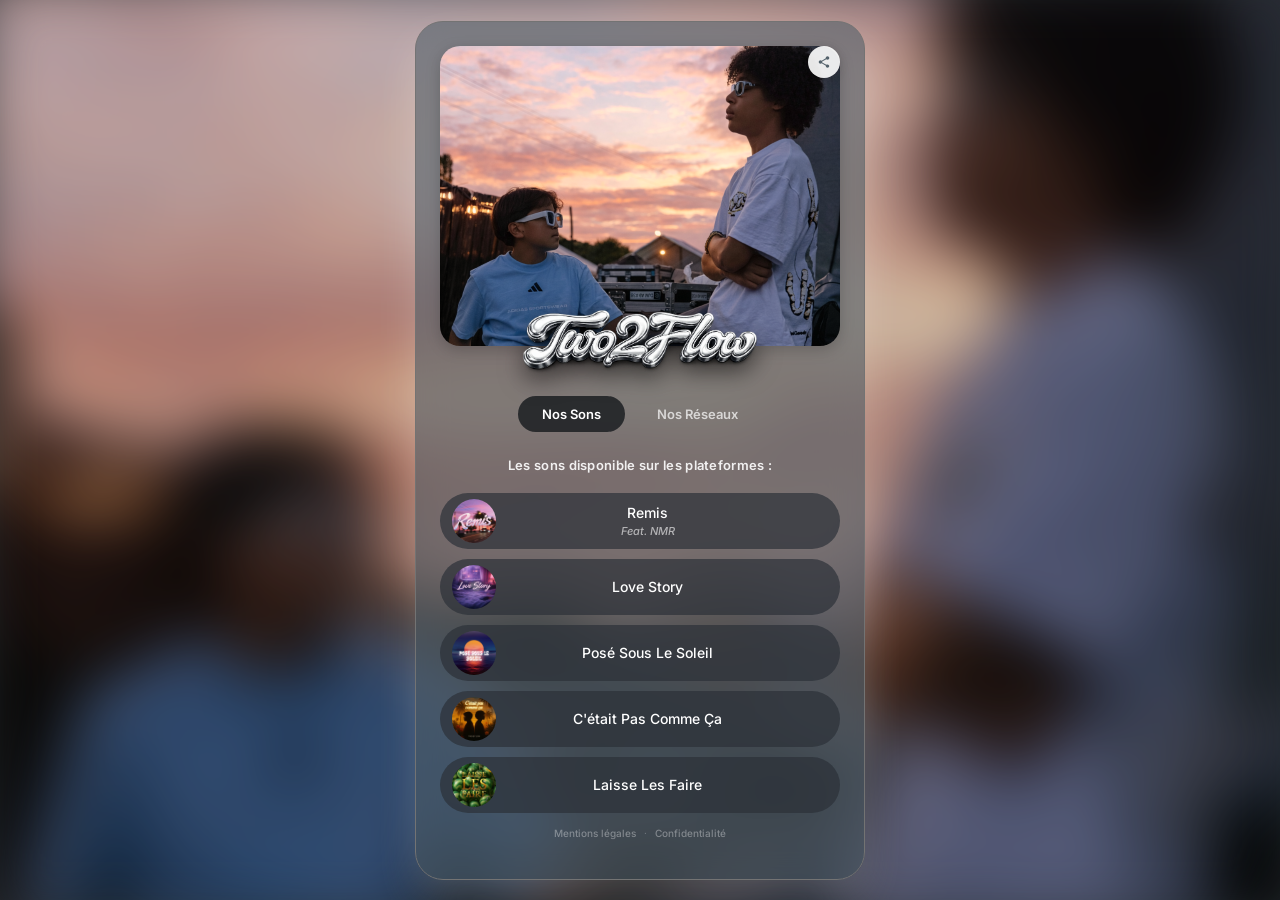
==== index.html @ ea770c79 "Ajout du site Two2Flow complet Pages Nos Sons, Nos Reseaux, Mentions legales et Politique de confide" ====
<!DOCTYPE html>
<html lang="fr">
<head>
    <meta charset="UTF-8">
    <meta name="viewport" content="width=device-width, initial-scale=1.0">
    <title>Two2Flow - Liens</title>
    <link rel="preconnect" href="https://fonts.googleapis.com">
    <link rel="preconnect" href="https://fonts.gstatic.com" crossorigin>
    <!-- Importation de Inter (Boutons) ET Montserrat (Titres) -->
    <link href="https://fonts.googleapis.com/css2?family=Inter:wght@400;500;600&family=Montserrat:wght@600;700&display=swap" rel="stylesheet">
    <link rel="stylesheet" href="style.css?v=6">
</head>
<body>

    <div class="container">
        
        <button class="share-btn">
            <svg viewBox="0 0 24 24"><path d="M18 16.08c-.76 0-1.44.3-1.96.77L8.91 12.7c.05-.23.09-.46.09-.7s-.04-.47-.09-.7l7.05-4.11c.54.5 1.25.81 2.04.81 1.66 0 3-1.34 3-3s-1.34-3-3-3-3 1.34-3 3c0 .24.04.47.09.7L8.04 9.81C7.5 9.31 6.79 9 6 9c-1.66 0-3 1.34-3 3s1.34 3 3 3c.79 0 1.5-.31 2.04-.81l7.12 4.16c-.05.21-.08.43-.08.65 0 1.61 1.31 2.92 2.92 2.92 1.61 0 2.92-1.31 2.92-2.92s-1.31-2.92-2.92-2.92z"/></svg>
        </button>

        <div class="profile-section">
            <img src="profile_two2flow.png" alt="Photo de fond" class="profile-bg-img">
            <img src="logo_two2flow.png" alt="Two2Flow" class="profile-logo">
        </div>

        <div class="tabs">
            <a href="/" class="tab active" style="text-decoration: none; display: inline-block; line-height: normal;">Nos Sons</a>
            <a href="/nosreseaux/" class="tab" style="text-decoration: none; display: inline-block; line-height: normal;">Nos Réseaux</a>
        </div>

        <h2 class="subtitle">Les sons disponible sur les plateformes :</h2>

        <div class="links-list">
<a href="https://distrokid.com/hyperfollow/two2flow/remis-feat-nmr" class="link-item">
               <img src="miniature-remis-feat-nmr.png" alt="" class="music-img">
               <span class="link-text">Remis <br><span class="petit-texte"><i>Feat. NMR</i></span></span>
            </a>
            <a href="https://distrokid.com/hyperfollow/two2flow/love-story" class="link-item">
                <img src="miniature-love-story.png" alt="Love Story" class="music-img">
                <span class="link-text">Love Story</span>
            </a>

            <a href="https://distrokid.com/hyperfollow/two2flow/pos-sous-le-soleil" class="link-item">
                <img src="miniature-pose-sous-le-soleil.png" alt="Posé Sous Le Soleil" class="music-img">
                <span class="link-text">Posé Sous Le Soleil</span>
            </a>

            <a href="https://distrokid.com/hyperfollow/two2flow/ctait-pas-comme-a-2" class="link-item">
                <img src="miniature-c-etait-pas-comme-ca.png" alt="C'était Pas Comme Ça" class="music-img">
                <span class="link-text">C'était Pas Comme Ça</span>
            </a>

            <a href="https://distrokid.com/hyperfollow/two2flow/laisse-les-faire" class="link-item">
                <img src="miniature-laisse-les-faire.png" alt="Laisse Les Faire" class="music-img">
                <span class="link-text">Laisse Les Faire</span>
            </a>

        </div>

        <div class="legal-footer">
            <a href="/mentions-legales/">Mentions légales</a>
            <span class="dot">&middot;</span>
            <a href="/politique-confidentialite/">Confidentialité</a>
        </div>

    </div>
</div> <script>
        // On cible le bouton de partage
        const shareBtn = document.querySelector('.share-btn');

        // On écoute le clic sur le bouton
        shareBtn.addEventListener('click', async () => {
            // Les infos qu'on va partager
            const shareData = {
                title: 'Two2Flow',
                text: 'Découvrez tous nos sons et réseaux !',
                url: window.location.href // Récupère l'URL automatique de ta page
            };

            // On vérifie si le navigateur supporte le partage natif (surtout sur mobile)
            if (navigator.share) {
                try {
                    await navigator.share(shareData);
                } catch (err) {
                    console.log('Partage annulé ou erreur :', err);
                }
            } else {
                // Si non supporté, on copie le lien en plan B
                navigator.clipboard.writeText(window.location.href);
                alert('Le lien du site a été copié dans le presse-papier !');
            }
        });
    </script>

</body>
</html>
</body>
</html>
---- style.css ----
/* === RESET & POLICES === */
* {
    margin: 0;
    padding: 0;
    box-sizing: border-box;
    /* Utilisation de la nouvelle police Inter */
    font-family: 'Inter', -apple-system, BlinkMacSystemFont, sans-serif;
}

/* === FOND DE LA PAGE AVEC VRAI FLOU === */
body {
    position: relative;
    min-height: 100vh;
    display: flex;
    justify-content: center;
    align-items: center;
    padding: 20px;
    background-color: #2c3136; /* Couleur de secours */
    overflow-x: hidden;
}

/* L'astuce pour flouter le fond sans flouter le reste */
body::before {
    content: "";
    position: fixed;
    top: -20px; left: -20px; right: -20px; bottom: -20px; /* Dépasse pour éviter les bords nets */
    /* REMET TON IMAGE DE FOND ICI */
    background-image: url('profile_two2flow.png'); 
    background-size: cover;
    background-position: center;
    filter: blur(30px) brightness(0.8); /* Flou puissant + on assombrit un peu */
    z-index: -1;
}

/* === CONTENEUR PRINCIPAL (Effet Glassmorphism) === */
.container {
    background-color: rgba(83, 97, 107, 0.6); 
    backdrop-filter: blur(15px); 
    -webkit-backdrop-filter: blur(15px);
    width: 100%;
    max-width: 450px; 
    border-radius: 28px;
    
    /* NOUVELLE BORDURE : Plus épaisse (4px) et gris très foncé/opaque */
    border: 1px solid #737373; 
    
    padding: 24px 24px 40px 24px;
    position: relative;
    box-shadow: 0 20px 40px rgba(255, 255, 255, 0.2); 
    text-align: center;
}
/* === BOUTON PARTAGE === */
.share-btn {
    position: absolute;
    top: 24px;
    right: 24px;
    background: rgba(255, 255, 255, 0.9);
    border: none;
    border-radius: 50%;
    width: 32px;
    height: 32px;
    display: flex;
    justify-content: center;
    align-items: center;
    cursor: pointer;
    z-index: 10;
    box-shadow: 0 2px 10px rgba(0,0,0,0.1);
    transition: transform 0.2s ease;
}

.share-btn:hover {
    transform: scale(1.05);
}

.share-btn svg {
    width: 14px;
    height: 14px;
    fill: #53616b;
}

/* === SECTION PROFIL === */
.profile-section {
    position: relative;
    width: 100%;
    height: 300px;
    margin-bottom: 50px; /* On augmente la marge pour laisser la place au logo */
    /* On a supprimé overflow: hidden ici pour ne plus couper le logo ! */
}

.profile-bg-img {
    width: 100%;
    height: 100%;
    object-fit: cover;
    border-radius: 20px; /* On met l'arrondi directement sur l'image */
    box-shadow: 0 4px 15px rgba(0,0,0,0.2);
}

.profile-logo {
    position: absolute;
    bottom: -30px; /* On le descend plus bas (tu peux modifier ce chiffre) */
    left: 50%;
    transform: translateX(-50%);
    width: 85%;
    max-width: 240px;
    filter: drop-shadow(0px 8px 12px rgba(0,0,0,0.6));
    z-index: 5; /* Assure que le logo passe bien par-dessus tout le reste */
}

/* === ONGLETS === */
.tabs {
    display: flex;
    justify-content: center;
    gap: 8px;
    margin-bottom: 25px;
}

.tab {
    padding: 10px 24px;
    border-radius: 25px;
    font-size: 13px;
    font-weight: 600;
    color: rgba(255, 255, 255, 0.7);
    background: transparent;
    border: none;
    cursor: pointer;
    transition: all 0.2s ease;
}

.tab.active {
    background-color: rgba(20, 24, 28, 0.8);
    color: white;
}

/* === TEXTE === */
.subtitle {
    color: rgba(255, 255, 255, 0.9);
    font-size: 13px;
    font-weight: 600;
    margin-bottom: 20px;
    letter-spacing: 0.3px;
}
.petit-texte {
    font-size: 11px; /* La taille sera plus petite que les 14px de ton titre principal */
    font-weight: 500; /* Rend ce sous-texte un peu moins gras que le titre (qui est à 700) */
    color: rgba(255, 255, 255, 0.6); /* OPTIONNEL : rend ce texte légèrement plus transparent pour qu'il soit plus discret */
}

/* === LISTE DES LIENS === */
.links-list {
    display: flex;
    flex-direction: column;
    gap: 10px;
    margin-bottom: 14px;
}

.link-item {
    display: flex;
    align-items: center;
    background-color: rgba(43, 49, 56, 0.7); /* Fond plus transparent */
    /* MODIFICATION ICI : Bordure plus épaisse (2px) et plus foncée */
    border: none; 
    border-radius: 40px;
    padding: 6px 12px;
    text-decoration: none;
    color: white;
    font-weight: 500; /* Police moins épaisse */
    font-size: 14px;
    transition: all 0.2s ease;
}

.link-item:hover {
    transform: scale(1.015);
    background-color: rgba(43, 49, 56, 0.9);
    /* MODIFICATION ICI : Bordure encore plus foncée au survol pour le contraste */
    border-color: rgba(25, 30, 35, 0.8); 
}

/* === POUR LA PAGE NOS SONS (Miniatures rondes) === */
.music-img {
    width: 44px;
    height: 44px;
    border-radius: 50%; /* Remet l'arrondi parfait */
    object-fit: cover;  /* Remplit le cercle sans déformer */
    margin-right: 15px;
}

/* === POUR LA PAGE NOS RÉSEAUX (Icônes SVG ajustées) === */
.social-img {
    width: 44px;
    height: 44px;
    object-fit: contain; /* Empêche de rogner les logos */
    padding: 6px;        /* Laisse respirer le logo */
    margin-right: 15px;
    filter: brightness(0) invert(1); /* Rend le SVG blanc */
}

.link-text {
    flex-grow: 1;
    text-align: center;
    padding-right: 44px; /* Compense la largeur de l'image pour un centrage parfait */
}

/* === PIED DE PAGE === */
.footer {
    display: flex;
    justify-content: center;
    align-items: center;
    gap: 8px;
    color: rgba(255, 255, 255, 0.8);
    font-weight: 600;
    font-size: 15px;
}

.footer img {
    width: 100px;
    height: 28px;
    opacity: 0.9;
}

/* === LIENS LEGAUX (discrets, bas de l'ilot) === */
.legal-footer {
    display: flex;
    justify-content: center;
    align-items: center;
    gap: 8px;
}

.legal-footer a {
    color: rgba(255, 255, 255, 0.35);
    font-size: 10px;
    font-weight: 500;
    text-decoration: none;
    transition: color 0.2s ease;
}

.legal-footer a:hover {
    color: rgba(255, 255, 255, 0.7);
}

.legal-footer .dot {
    color: rgba(255, 255, 255, 0.25);
    font-size: 10px;
}
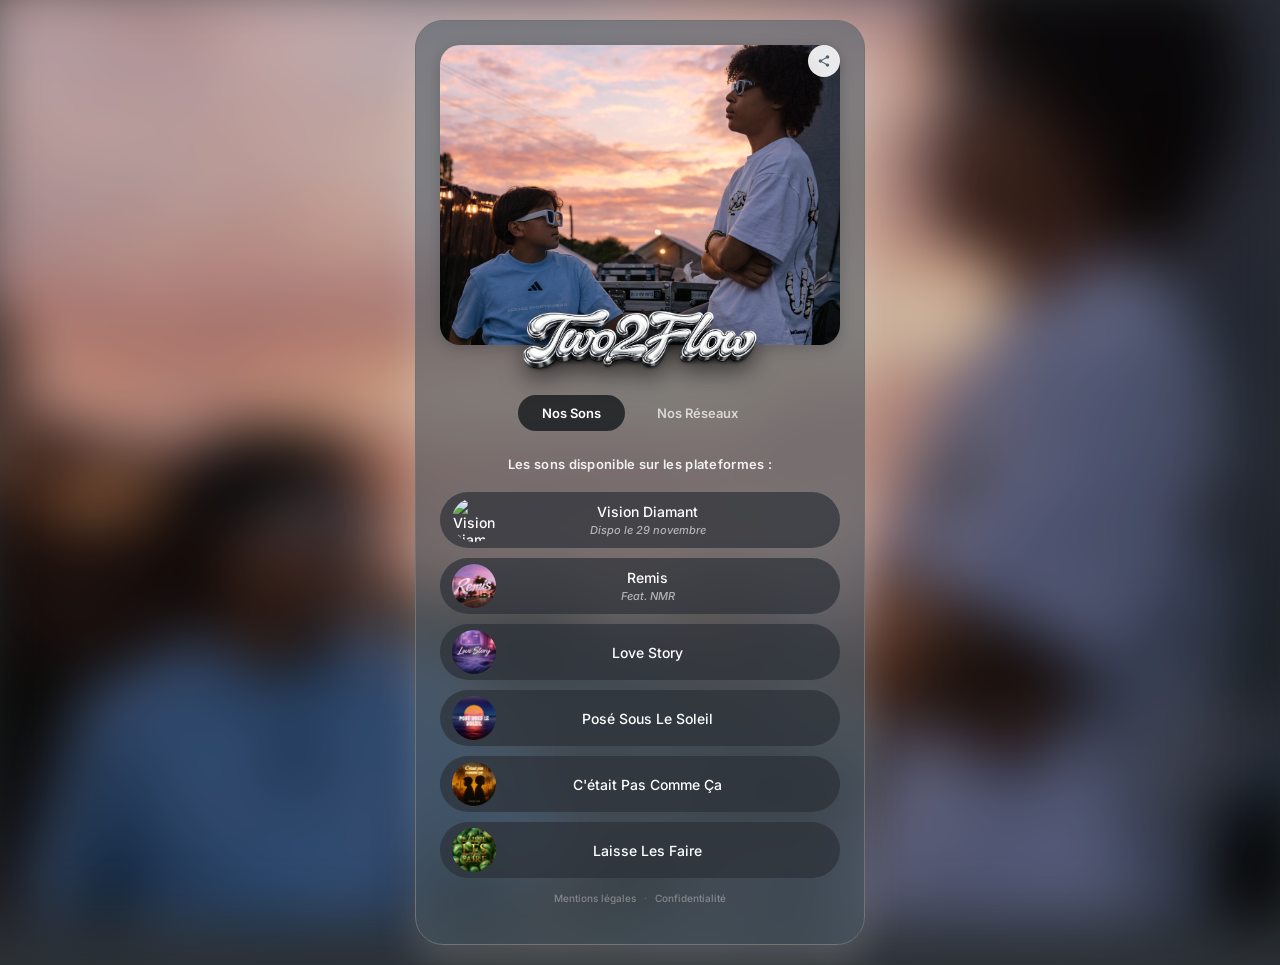
==== commit 40acee14: "Ajout du son Vision Diamant (dispo le 29 novembre), cover et lien a venir Co-Authored-By: Claude Son" ====
--- a/index.html
+++ b/index.html
@@ -31,6 +31,12 @@
         <h2 class="subtitle">Les sons disponible sur les plateformes :</h2>
 
         <div class="links-list">
+            <!-- TODO: remplacer href par le lien de la sortie et ajouter miniature-vision-diamant.png -->
+            <a href="#" class="link-item">
+                <img src="miniature-vision-diamant.png" alt="Vision Diamant" class="music-img">
+                <span class="link-text">Vision Diamant <br><span class="petit-texte"><i>Dispo le 29 novembre</i></span></span>
+            </a>
+
 <a href="https://distrokid.com/hyperfollow/two2flow/remis-feat-nmr" class="link-item">
                <img src="miniature-remis-feat-nmr.png" alt="" class="music-img">
                <span class="link-text">Remis <br><span class="petit-texte"><i>Feat. NMR</i></span></span>
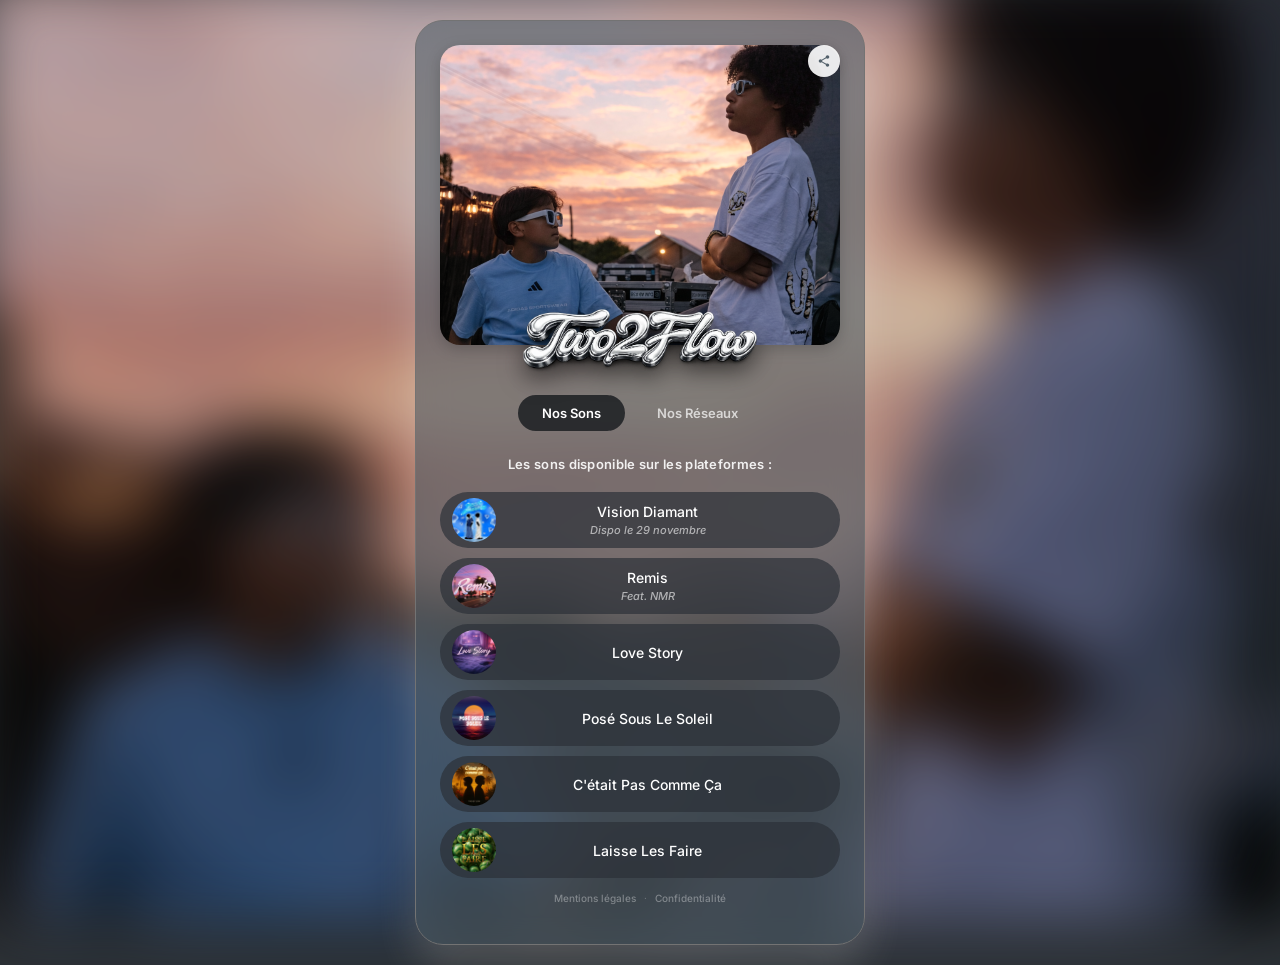
==== commit 026b7506: "Ajout de la cover de Vision Diamant Co-Authored-By: Claude Sonnet 5.5 <noreply@anthropic.com>" ====
--- a/index.html
+++ b/index.html
@@ -31,9 +31,9 @@
         <h2 class="subtitle">Les sons disponible sur les plateformes :</h2>
 
         <div class="links-list">
-            <!-- TODO: remplacer href par le lien de la sortie et ajouter miniature-vision-diamant.png -->
+            <!-- TODO: remplacer href par le lien de la sortie -->
             <a href="#" class="link-item">
-                <img src="miniature-vision-diamant.png" alt="Vision Diamant" class="music-img">
+                <img src="miniature-vision-diamant.jpg" alt="Vision Diamant" class="music-img">
                 <span class="link-text">Vision Diamant <br><span class="petit-texte"><i>Dispo le 29 novembre</i></span></span>
             </a>
 
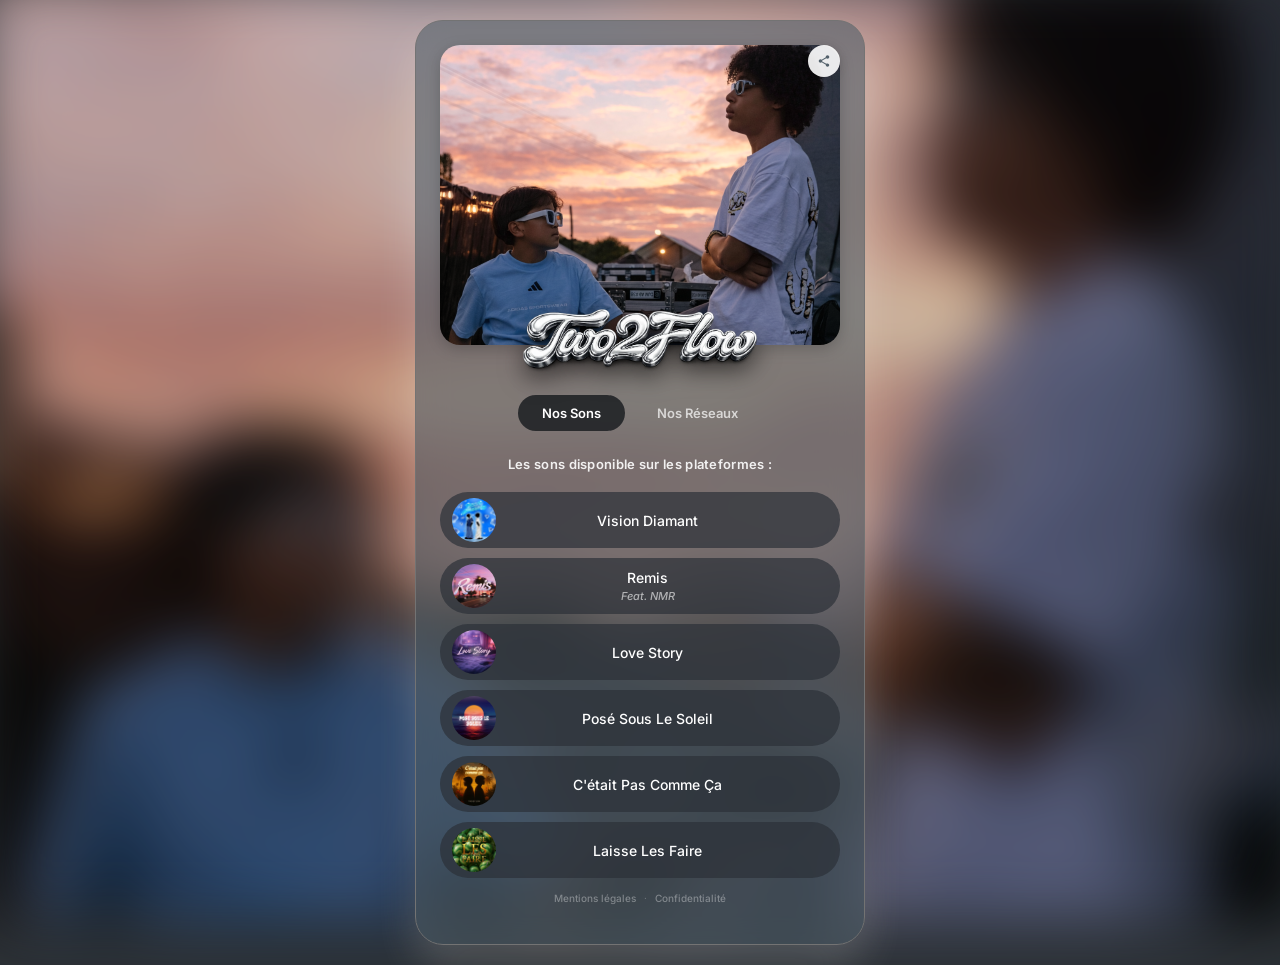
==== commit 4017c619: "Version 29 novembre : single Vision Diamant sans mention de date Co-Authored-By: Claude Opus 5.5 <no" ====
--- a/index.html
+++ b/index.html
@@ -31,13 +31,13 @@
         <h2 class="subtitle">Les sons disponible sur les plateformes :</h2>
 
         <div class="links-list">
-            <!-- TODO: remplacer href par le lien de la sortie -->
+            <!-- TODO: lien DistroKid du single Vision Diamant -->
             <a href="#" class="link-item">
                 <img src="miniature-vision-diamant.jpg" alt="Vision Diamant" class="music-img">
-                <span class="link-text">Vision Diamant <br><span class="petit-texte"><i>Dispo le 29 novembre</i></span></span>
+                <span class="link-text">Vision Diamant</span>
             </a>
 
-<a href="https://distrokid.com/hyperfollow/two2flow/remis-feat-nmr" class="link-item">
+            <a href="https://distrokid.com/hyperfollow/two2flow/remis-feat-nmr" class="link-item">
                <img src="miniature-remis-feat-nmr.png" alt="" class="music-img">
                <span class="link-text">Remis <br><span class="petit-texte"><i>Feat. NMR</i></span></span>
             </a>
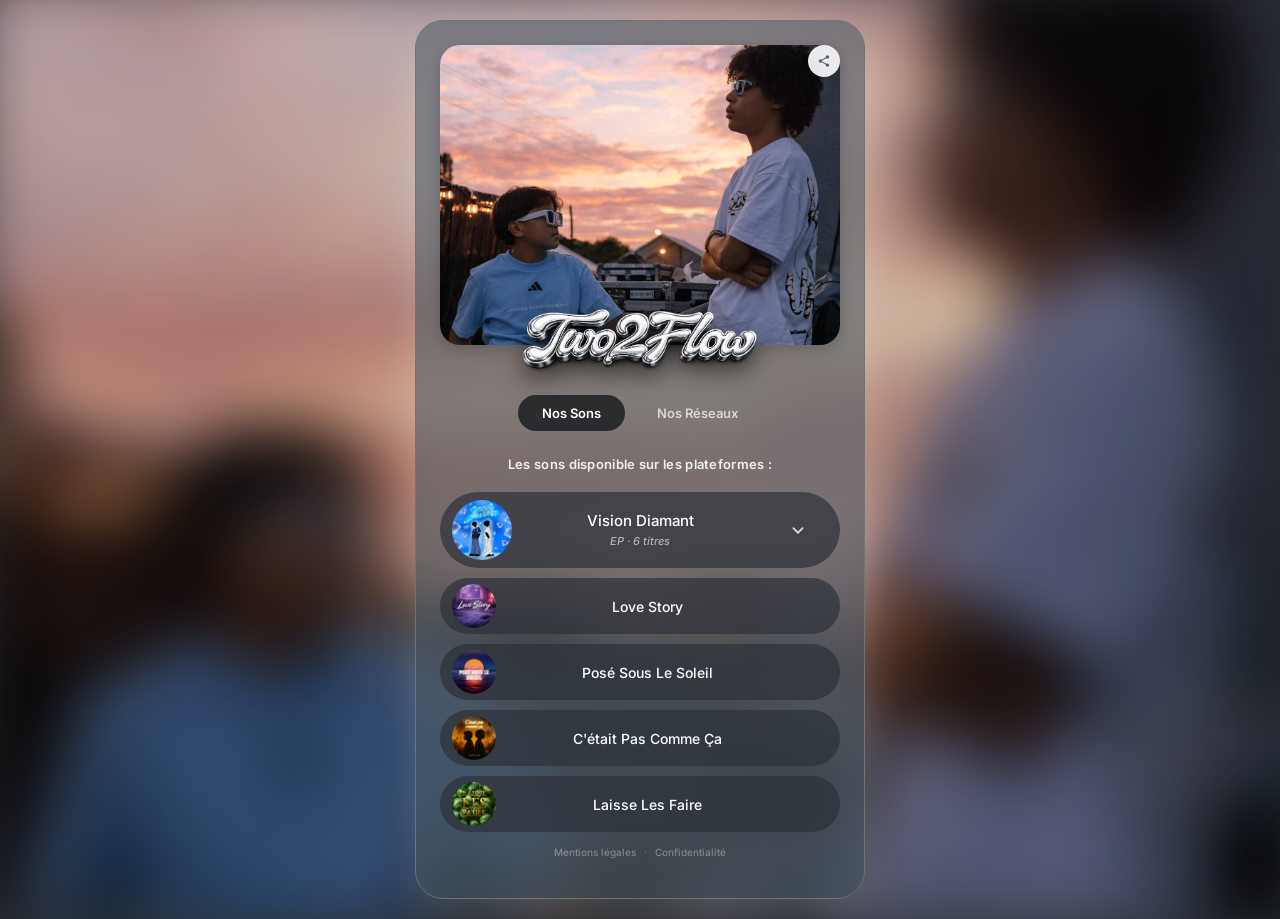
==== commit 75aa2724: "Version 6 decembre : EP Vision Diamant en menu deroulant Remplace les singles Vision Diamant et Remi" ====
--- a/index.html
+++ b/index.html
@@ -8,7 +8,7 @@
     <link rel="preconnect" href="https://fonts.gstatic.com" crossorigin>
     <!-- Importation de Inter (Boutons) ET Montserrat (Titres) -->
     <link href="https://fonts.googleapis.com/css2?family=Inter:wght@400;500;600&family=Montserrat:wght@600;700&display=swap" rel="stylesheet">
-    <link rel="stylesheet" href="style.css?v=6">
+    <link rel="stylesheet" href="style.css?v=7">
 </head>
 <body>
 
@@ -31,16 +31,45 @@
         <h2 class="subtitle">Les sons disponible sur les plateformes :</h2>
 
         <div class="links-list">
-            <!-- TODO: lien DistroKid du single Vision Diamant -->
-            <a href="#" class="link-item">
-                <img src="miniature-vision-diamant.jpg" alt="Vision Diamant" class="music-img">
-                <span class="link-text">Vision Diamant</span>
-            </a>
+            <!-- EP Vision Diamant (menu déroulant) -->
+            <!-- TODO: liens DistroKid des titres de l'EP -->
+            <details class="ep">
+                <summary class="link-item ep-summary">
+                    <img src="miniature-vision-diamant.jpg" alt="Vision Diamant" class="ep-cover">
+                    <span class="link-text">Vision Diamant <br><span class="petit-texte"><i>EP · 6 titres</i></span></span>
+                    <span class="ep-chevron" aria-hidden="true">
+                        <svg viewBox="0 0 24 24"><path d="M7 10l5 5 5-5"/></svg>
+                    </span>
+                </summary>
 
-            <a href="https://distrokid.com/hyperfollow/two2flow/remis-feat-nmr" class="link-item">
-               <img src="miniature-remis-feat-nmr.png" alt="" class="music-img">
-               <span class="link-text">Remis <br><span class="petit-texte"><i>Feat. NMR</i></span></span>
-            </a>
+                <div class="ep-tracks">
+                    <a href="#" class="link-item ep-track">
+                        <img src="miniature-vision-diamant.jpg" alt="" class="music-img">
+                        <span class="link-text"><span class="track-num">1</span>Flashback</span>
+                    </a>
+                    <a href="#" class="link-item ep-track">
+                        <img src="miniature-vision-diamant.jpg" alt="" class="music-img">
+                        <span class="link-text"><span class="track-num">2</span>Fall In Luv</span>
+                    </a>
+                    <a href="#" class="link-item ep-track">
+                        <img src="miniature-vision-diamant.jpg" alt="" class="music-img">
+                        <span class="link-text"><span class="track-num">3</span>Babe En Or</span>
+                    </a>
+                    <a href="#" class="link-item ep-track">
+                        <img src="miniature-vision-diamant.jpg" alt="" class="music-img">
+                        <span class="link-text"><span class="track-num">4</span>Remis <span class="petit-texte"><i>Feat. NMR</i></span></span>
+                    </a>
+                    <a href="#" class="link-item ep-track">
+                        <img src="miniature-vision-diamant.jpg" alt="" class="music-img">
+                        <span class="link-text"><span class="track-num">5</span>Number One</span>
+                    </a>
+                    <a href="#" class="link-item ep-track">
+                        <img src="miniature-vision-diamant.jpg" alt="" class="music-img">
+                        <span class="link-text"><span class="track-num">6</span>Vision Diamant</span>
+                    </a>
+                </div>
+            </details>
+
             <a href="https://distrokid.com/hyperfollow/two2flow/love-story" class="link-item">
                 <img src="miniature-love-story.png" alt="Love Story" class="music-img">
                 <span class="link-text">Love Story</span>
--- a/style.css
+++ b/style.css
@@ -217,6 +217,92 @@
     opacity: 0.9;
 }
 
+/* === EP (menu déroulant) === */
+.ep-summary {
+    list-style: none;
+    cursor: pointer;
+    padding: 8px 12px;
+    user-select: none;
+}
+
+.ep-summary::-webkit-details-marker {
+    display: none;
+}
+
+.ep-cover {
+    width: 60px;
+    height: 60px;
+    border-radius: 50%;
+    object-fit: cover;
+    margin-right: 15px;
+}
+
+.ep-summary .link-text {
+    padding-right: 15px; /* le chevron fait la même largeur que la cover */
+    font-size: 15px;
+}
+
+.ep-chevron {
+    width: 60px;
+    display: flex;
+    justify-content: center;
+    align-items: center;
+}
+
+.ep-chevron svg {
+    width: 22px;
+    height: 22px;
+    fill: none;
+    stroke: rgba(255, 255, 255, 0.8);
+    stroke-width: 2;
+    stroke-linecap: round;
+    stroke-linejoin: round;
+    transition: transform 0.25s ease;
+}
+
+.ep[open] .ep-chevron svg {
+    transform: rotate(180deg);
+}
+
+.ep-tracks {
+    display: flex;
+    flex-direction: column;
+    gap: 6px;
+    margin-top: 8px;
+    padding: 0 14px;
+}
+
+.ep[open] .ep-tracks {
+    animation: ep-ouverture 0.25s ease;
+}
+
+@keyframes ep-ouverture {
+    from { opacity: 0; transform: translateY(-6px); }
+    to   { opacity: 1; transform: translateY(0); }
+}
+
+.ep-track {
+    padding: 4px 10px;
+    font-size: 13px;
+    background-color: rgba(43, 49, 56, 0.5);
+}
+
+.ep-track .music-img {
+    width: 34px;
+    height: 34px;
+}
+
+.ep-track .link-text {
+    padding-right: 34px;
+}
+
+.track-num {
+    font-size: 10px;
+    font-weight: 500;
+    color: rgba(255, 255, 255, 0.5);
+    margin-right: 8px;
+}
+
 /* === LIENS LEGAUX (discrets, bas de l'ilot) === */
 .legal-footer {
     display: flex;
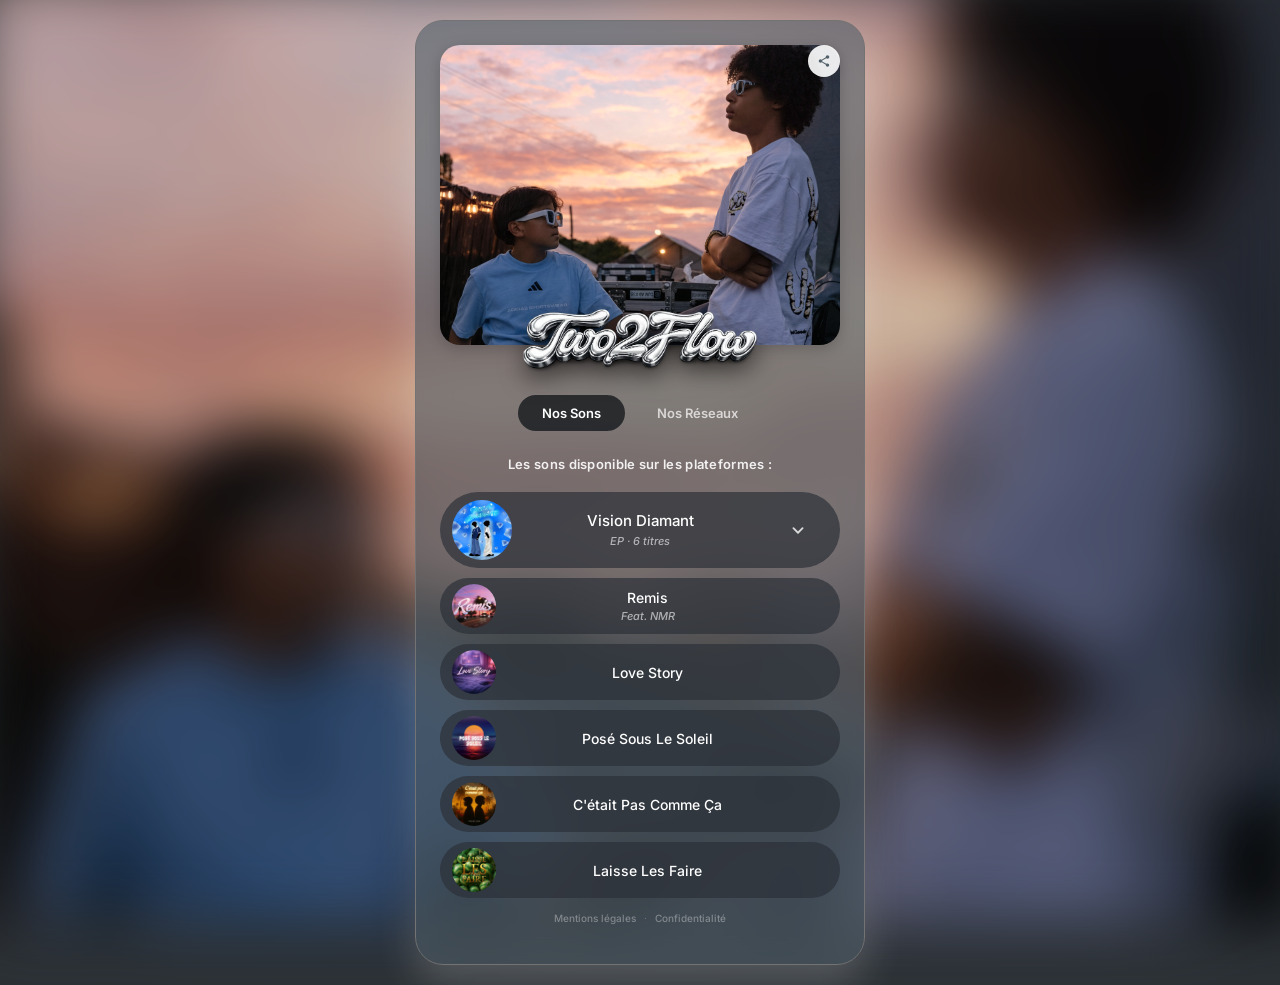
==== commit 22b4f6ff: "EP : animation fluide du menu et Remis aussi en single - Menu deroulant anime (hauteur + fondu, 0,4 " ====
--- a/index.html
+++ b/index.html
@@ -8,7 +8,7 @@
     <link rel="preconnect" href="https://fonts.gstatic.com" crossorigin>
     <!-- Importation de Inter (Boutons) ET Montserrat (Titres) -->
     <link href="https://fonts.googleapis.com/css2?family=Inter:wght@400;500;600&family=Montserrat:wght@600;700&display=swap" rel="stylesheet">
-    <link rel="stylesheet" href="style.css?v=7">
+    <link rel="stylesheet" href="style.css?v=8">
 </head>
 <body>
 
@@ -33,15 +33,16 @@
         <div class="links-list">
             <!-- EP Vision Diamant (menu déroulant) -->
             <!-- TODO: liens DistroKid des titres de l'EP -->
-            <details class="ep">
-                <summary class="link-item ep-summary">
+            <div class="ep">
+                <button type="button" class="link-item ep-summary" aria-expanded="false" aria-controls="ep-vision-diamant">
                     <img src="miniature-vision-diamant.jpg" alt="Vision Diamant" class="ep-cover">
                     <span class="link-text">Vision Diamant <br><span class="petit-texte"><i>EP · 6 titres</i></span></span>
                     <span class="ep-chevron" aria-hidden="true">
                         <svg viewBox="0 0 24 24"><path d="M7 10l5 5 5-5"/></svg>
                     </span>
-                </summary>
+                </button>
 
+                <div class="ep-panel" id="ep-vision-diamant">
                 <div class="ep-tracks">
                     <a href="#" class="link-item ep-track">
                         <img src="miniature-vision-diamant.jpg" alt="" class="music-img">
@@ -68,7 +69,13 @@
                         <span class="link-text"><span class="track-num">6</span>Vision Diamant</span>
                     </a>
                 </div>
-            </details>
+                </div>
+            </div>
+
+            <a href="https://distrokid.com/hyperfollow/two2flow/remis-feat-nmr" class="link-item">
+                <img src="miniature-remis-feat-nmr.png" alt="Remis" class="music-img">
+                <span class="link-text">Remis <br><span class="petit-texte"><i>Feat. NMR</i></span></span>
+            </a>
 
             <a href="https://distrokid.com/hyperfollow/two2flow/love-story" class="link-item">
                 <img src="miniature-love-story.png" alt="Love Story" class="music-img">
@@ -100,6 +107,15 @@
 
     </div>
 </div> <script>
+        // Menu déroulant de l'EP : ouvre / ferme le panneau (l'animation est en CSS)
+        document.querySelectorAll('.ep').forEach((ep) => {
+            const bouton = ep.querySelector('.ep-summary');
+            bouton.addEventListener('click', () => {
+                const ouvert = ep.classList.toggle('open');
+                bouton.setAttribute('aria-expanded', ouvert);
+            });
+        });
+
         // On cible le bouton de partage
         const shareBtn = document.querySelector('.share-btn');
 
--- a/style.css
+++ b/style.css
@@ -219,14 +219,14 @@
 
 /* === EP (menu déroulant) === */
 .ep-summary {
-    list-style: none;
+    width: 100%;
+    border: none;
+    font-family: inherit;
+    text-align: left;
     cursor: pointer;
     padding: 8px 12px;
     user-select: none;
-}
-
-.ep-summary::-webkit-details-marker {
-    display: none;
+    -webkit-tap-highlight-color: transparent;
 }
 
 .ep-cover {
@@ -257,28 +257,63 @@
     stroke-width: 2;
     stroke-linecap: round;
     stroke-linejoin: round;
-    transition: transform 0.25s ease;
-}
-
-.ep[open] .ep-chevron svg {
+    transition: transform 0.4s cubic-bezier(0.4, 0, 0.2, 1);
+}
+
+.ep.open .ep-chevron svg {
     transform: rotate(180deg);
 }
 
+/* Panneau animé : la hauteur passe de 0 à "auto" grâce à la grille */
+.ep-panel {
+    display: grid;
+    grid-template-rows: 0fr;
+    opacity: 0;
+    visibility: hidden; /* les titres ne sont pas atteignables au clavier une fois fermé */
+    transition:
+        grid-template-rows 0.4s cubic-bezier(0.4, 0, 0.2, 1),
+        opacity 0.3s ease,
+        visibility 0s linear 0.4s;
+}
+
+.ep.open .ep-panel {
+    grid-template-rows: 1fr;
+    opacity: 1;
+    visibility: visible;
+    transition:
+        grid-template-rows 0.4s cubic-bezier(0.4, 0, 0.2, 1),
+        opacity 0.3s ease 0.05s,
+        visibility 0s;
+}
+
 .ep-tracks {
+    min-height: 0;
+    overflow: hidden;
     display: flex;
     flex-direction: column;
     gap: 6px;
+    padding: 0 14px;
+}
+
+/* L'espace sous la case EP est à l'intérieur du panneau, pour qu'il soit à 0 une fois fermé */
+.ep-tracks > :first-child {
     margin-top: 8px;
-    padding: 0 14px;
-}
-
-.ep[open] .ep-tracks {
-    animation: ep-ouverture 0.25s ease;
-}
-
-@keyframes ep-ouverture {
-    from { opacity: 0; transform: translateY(-6px); }
-    to   { opacity: 1; transform: translateY(0); }
+}
+
+.ep-track {
+    transform: translateY(-6px);
+    transition: transform 0.4s cubic-bezier(0.4, 0, 0.2, 1);
+}
+
+.ep.open .ep-track {
+    transform: translateY(0);
+}
+
+/* Respecte le réglage "réduire les animations" du système */
+@media (prefers-reduced-motion: reduce) {
+    .ep-panel, .ep-track, .ep-chevron svg {
+        transition: none;
+    }
 }
 
 .ep-track {
